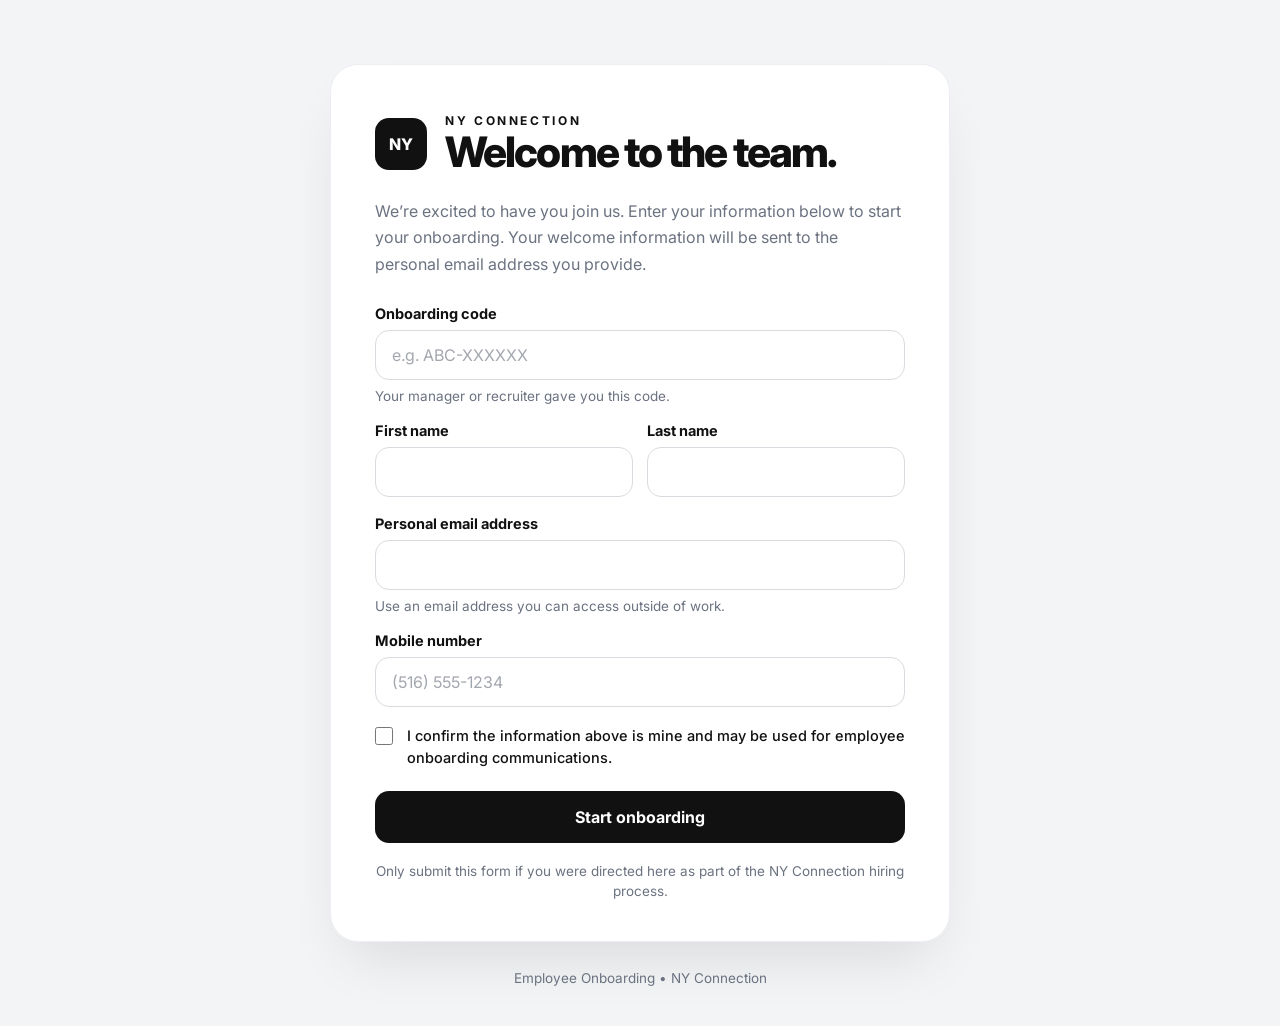
==== index.html @ d65cb5cb "Onboarding site: form, Apps Script backend, Zapier email template Co-Authored-By: Claude Opus 5.5 <n" ====
<!DOCTYPE html>
<html lang="en">
<head>
  <meta charset="UTF-8" />
  <meta name="viewport" content="width=device-width, initial-scale=1" />
  <meta name="robots" content="noindex, nofollow" />
  <title>Employee Onboarding · NY Connection</title>
  <link rel="preconnect" href="https://fonts.googleapis.com" />
  <link rel="preconnect" href="https://fonts.gstatic.com" crossorigin />
  <link href="https://fonts.googleapis.com/css2?family=Inter:wght@400;500;600;700;800&display=swap" rel="stylesheet" />
  <link rel="stylesheet" href="styles.css" />
</head>
<body>
  <main class="page">
    <section class="card" aria-labelledby="title">
      <header class="brand">
        <div class="logo" aria-hidden="true">NY</div>
        <div>
          <p class="eyebrow">NY Connection</p>
          <h1 id="title">Welcome to the team.</h1>
        </div>
      </header>

      <!-- Form view -->
      <div id="form-view">
        <p class="lede">
          We’re excited to have you join us. Enter your information below to start your onboarding.
          Your welcome information will be sent to the personal email address you provide.
        </p>

        <form id="onboard-form" novalidate>
          <div class="field">
            <label for="code">Onboarding code</label>
            <input id="code" name="code" type="text" autocomplete="off" autocapitalize="characters"
                   spellcheck="false" placeholder="e.g. ABC-XXXXXX" required />
            <p class="hint">Your manager or recruiter gave you this code.</p>
            <p class="error" data-for="code"></p>
          </div>

          <div class="row">
            <div class="field">
              <label for="firstName">First name</label>
              <input id="firstName" name="firstName" type="text" autocomplete="given-name" required />
              <p class="error" data-for="firstName"></p>
            </div>
            <div class="field">
              <label for="lastName">Last name</label>
              <input id="lastName" name="lastName" type="text" autocomplete="family-name" required />
              <p class="error" data-for="lastName"></p>
            </div>
          </div>

          <div class="field">
            <label for="email">Personal email address</label>
            <input id="email" name="email" type="email" autocomplete="email" inputmode="email" required />
            <p class="hint">Use an email address you can access outside of work.</p>
            <p class="error" data-for="email"></p>
          </div>

          <div class="field">
            <label for="mobile">Mobile number</label>
            <input id="mobile" name="mobile" type="tel" autocomplete="tel-national" inputmode="tel"
                   placeholder="(516) 555-1234" required />
            <p class="error" data-for="mobile"></p>
          </div>

          <!-- Honeypot: hidden from people, bots tend to fill it -->
          <div class="hp" aria-hidden="true">
            <label for="company">Company</label>
            <input id="company" name="company" type="text" tabindex="-1" autocomplete="off" />
          </div>

          <label class="check">
            <input id="consent" name="consent" type="checkbox" required />
            <span>I confirm the information above is mine and may be used for employee onboarding communications.</span>
          </label>
          <p class="error" data-for="consent"></p>

          <p class="form-error" id="form-error" role="alert"></p>

          <button type="submit" id="submit">
            <span class="btn-label">Start onboarding</span>
            <span class="spinner" aria-hidden="true"></span>
          </button>

          <p class="fineprint">Only submit this form if you were directed here as part of the NY Connection hiring process.</p>
        </form>
      </div>

      <!-- Success view -->
      <div id="success-view" hidden>
        <div class="success-icon" aria-hidden="true">
          <svg viewBox="0 0 24 24" width="28" height="28"><path d="M5 12.5l4.5 4.5L19 7.5" fill="none" stroke="currentColor" stroke-width="2.5" stroke-linecap="round" stroke-linejoin="round"/></svg>
        </div>
        <h2 id="success-title">You’re all set.</h2>
        <p class="lede" id="success-msg">
          Thanks! Your information has been received. Once your manager approves your onboarding,
          you’ll get a welcome email at <strong id="success-email"></strong> with everything you
          need to finish before your first day.
        </p>
      </div>
    </section>

    <footer class="footer">Employee Onboarding • NY Connection</footer>
  </main>

  <script src="config.js"></script>
  <script src="app.js"></script>
</body>
</html>
---- styles.css ----
:root {
  --bg: #f3f4f6;
  --card: #ffffff;
  --ink: #111111;
  --muted: #6b7280;
  --line: #d9dbe0;
  --focus: #111111;
  --danger: #c62828;
  --success: #15803d;
  --radius-card: 28px;
  --radius-input: 14px;
}

* { box-sizing: border-box; }

html, body { margin: 0; }

body {
  background: var(--bg);
  color: var(--ink);
  font-family: "Inter", -apple-system, BlinkMacSystemFont, "Segoe UI", Roboto, sans-serif;
  -webkit-font-smoothing: antialiased;
}

.page {
  min-height: 100vh;
  display: flex;
  flex-direction: column;
  align-items: center;
  justify-content: center;
  padding: 64px 16px 40px;
}

.card {
  width: 100%;
  max-width: 620px;
  background: var(--card);
  border: 1px solid #eceef1;
  border-radius: var(--radius-card);
  box-shadow: 0 30px 60px -20px rgba(17, 17, 17, 0.12);
  padding: 48px 44px 40px;
}

/* Brand header */
.brand { display: flex; align-items: center; gap: 18px; margin-bottom: 24px; }

.logo {
  flex: 0 0 auto;
  width: 52px; height: 52px;
  border-radius: 14px;
  background: var(--ink);
  color: #fff;
  display: grid; place-items: center;
  font-weight: 800; font-size: 16px; letter-spacing: 0.02em;
}

.eyebrow {
  margin: 0 0 2px;
  font-size: 12px; font-weight: 700;
  letter-spacing: 0.22em; text-transform: uppercase;
}

h1 {
  margin: 0;
  font-size: clamp(28px, 6vw, 42px);
  font-weight: 800;
  letter-spacing: -0.045em;
  line-height: 1.05;
}

h2 { margin: 0 0 8px; font-size: 24px; font-weight: 800; letter-spacing: -0.03em; }

.lede { margin: 0 0 28px; color: var(--muted); font-size: 16px; line-height: 1.65; }
.lede strong { color: var(--ink); font-weight: 600; }

/* Form */
.row { display: grid; grid-template-columns: 1fr 1fr; gap: 14px; }

.field { margin-bottom: 18px; }

label { display: block; font-weight: 700; font-size: 14.5px; margin-bottom: 8px; }

input[type="text"],
input[type="email"],
input[type="tel"] {
  width: 100%;
  height: 50px;
  padding: 0 16px;
  font: inherit; font-size: 16px; /* 16px prevents iOS zoom */
  color: var(--ink);
  background: #fff;
  border: 1px solid var(--line);
  border-radius: var(--radius-input);
  outline: none;
  transition: border-color .15s, box-shadow .15s;
}

input::placeholder { color: #a3a7ae; }

input:focus {
  border-color: var(--focus);
  box-shadow: 0 0 0 3px rgba(17, 17, 17, 0.08);
}

#code { text-transform: uppercase; letter-spacing: 0.08em; font-weight: 600; }
#code::placeholder { text-transform: none; letter-spacing: 0; font-weight: 400; }

.field.invalid input { border-color: var(--danger); }
.field.invalid input:focus { box-shadow: 0 0 0 3px rgba(198, 40, 40, 0.12); }

.hint { margin: 8px 0 0; font-size: 13.5px; color: var(--muted); }

.error { margin: 6px 0 0; font-size: 13px; color: var(--danger); min-height: 0; }
.error:empty { display: none; }

.check {
  display: grid; grid-template-columns: 20px 1fr; gap: 12px;
  align-items: start;
  font-weight: 500; font-size: 14.5px; line-height: 1.5;
  margin: 6px 0 0; cursor: pointer;
}
.check input { width: 18px; height: 18px; margin: 2px 0 0; accent-color: var(--ink); cursor: pointer; }

.form-error {
  margin: 16px 0 0; padding: 12px 14px;
  border-radius: 12px;
  background: #fdecec; color: var(--danger);
  font-size: 14px;
}
.form-error:empty { display: none; }

button[type="submit"] {
  position: relative;
  width: 100%; height: 52px;
  margin-top: 22px;
  border: 0; border-radius: var(--radius-input);
  background: var(--ink); color: #fff;
  font: inherit; font-size: 16px; font-weight: 700;
  cursor: pointer;
  transition: opacity .15s, transform .05s;
}
button[type="submit"]:hover { opacity: 0.9; }
button[type="submit"]:active { transform: translateY(1px); }
button[type="submit"]:focus-visible { outline: 3px solid rgba(17,17,17,.25); outline-offset: 2px; }
button[disabled] { opacity: 0.7; cursor: progress; }

.spinner {
  display: none;
  position: absolute; top: 50%; left: 50%;
  width: 20px; height: 20px; margin: -10px 0 0 -10px;
  border: 2.5px solid rgba(255,255,255,.35); border-top-color: #fff;
  border-radius: 50%;
  animation: spin .7s linear infinite;
}
button.loading .btn-label { visibility: hidden; }
button.loading .spinner { display: block; }
@keyframes spin { to { transform: rotate(360deg); } }

.fineprint { margin: 18px 0 0; text-align: center; font-size: 13.5px; color: var(--muted); line-height: 1.5; }

.hp { position: absolute; left: -9999px; width: 1px; height: 1px; overflow: hidden; }

/* Success */
.success-icon {
  width: 52px; height: 52px; border-radius: 50%;
  background: #e8f5ec; color: var(--success);
  display: grid; place-items: center;
  margin-bottom: 16px;
}

.footer { margin-top: 28px; font-size: 13.5px; color: var(--muted); }

@media (max-width: 560px) {
  .page { padding-top: 24px; }
  .card { padding: 32px 20px 28px; border-radius: 22px; }
  .row { grid-template-columns: 1fr; gap: 0; }
  .brand { gap: 14px; }
  .logo { width: 44px; height: 44px; border-radius: 12px; font-size: 14px; }
}
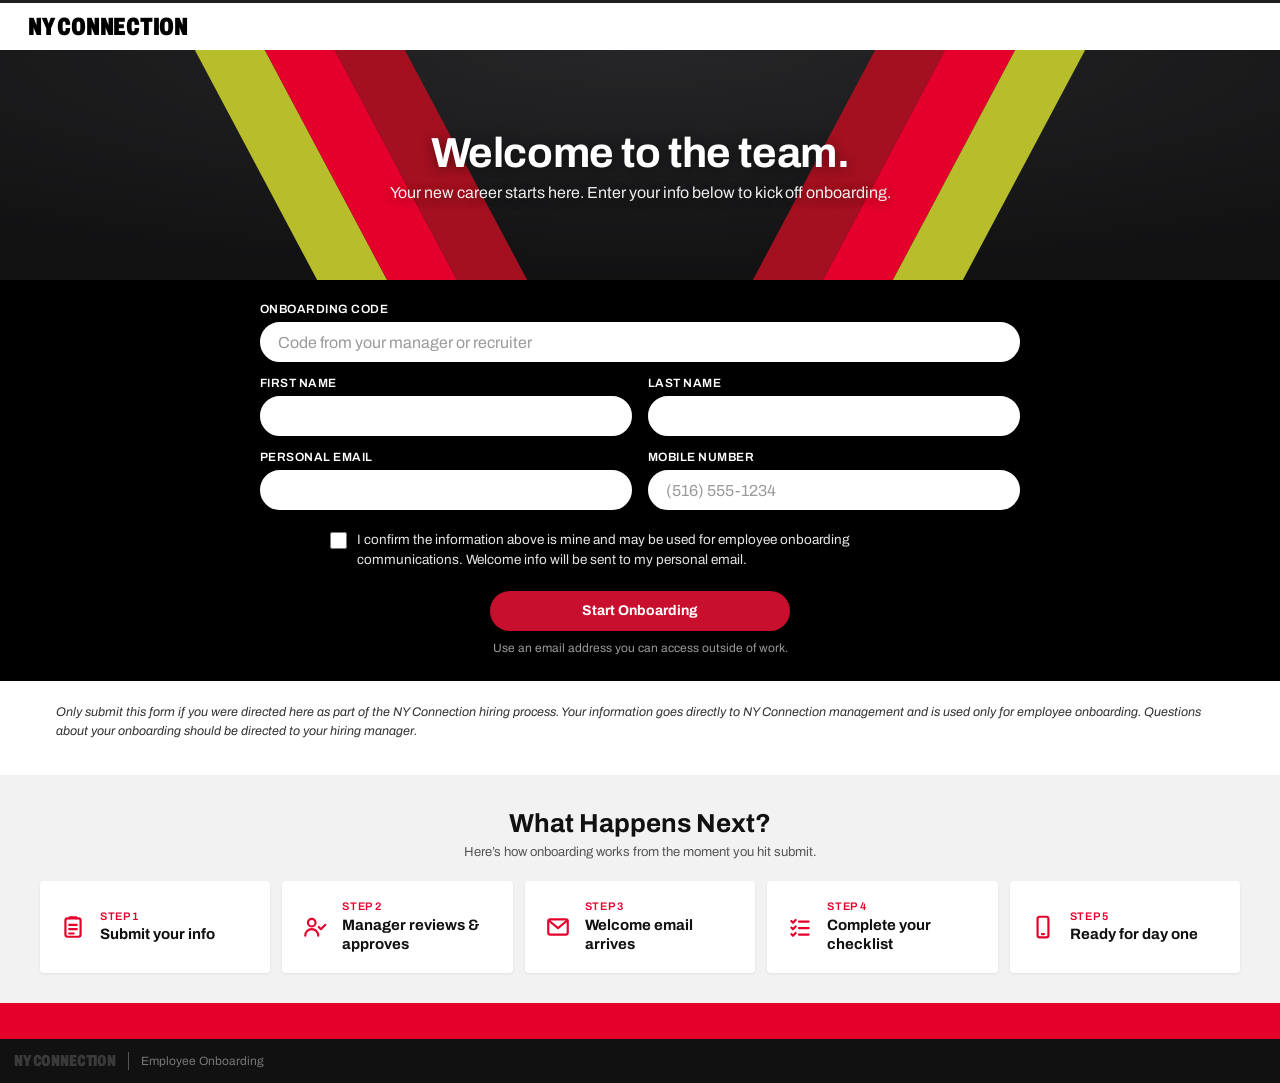
==== commit 81deaa88: "Restyle onboarding page with red/black careers-site design language Co-Authored-By: Claude Opus 5.5 " ====
--- a/index.html
+++ b/index.html
@@ -7,102 +7,135 @@
   <title>Employee Onboarding · NY Connection</title>
   <link rel="preconnect" href="https://fonts.googleapis.com" />
   <link rel="preconnect" href="https://fonts.gstatic.com" crossorigin />
-  <link href="https://fonts.googleapis.com/css2?family=Inter:wght@400;500;600;700;800&display=swap" rel="stylesheet" />
+  <link href="https://fonts.googleapis.com/css2?family=Archivo:ital,wdth,wght@0,62..125,400..900;1,100,400&display=swap" rel="stylesheet" />
   <link rel="stylesheet" href="styles.css" />
 </head>
 <body>
-  <main class="page">
-    <section class="card" aria-labelledby="title">
-      <header class="brand">
-        <div class="logo" aria-hidden="true">NY</div>
-        <div>
-          <p class="eyebrow">NY Connection</p>
-          <h1 id="title">Welcome to the team.</h1>
-        </div>
-      </header>
+  <!-- Top bar -->
+  <header class="topbar">
+    <a class="wordmark" href="./" aria-label="NY Connection home">NY CONNECTION</a>
+  </header>
 
-      <!-- Form view -->
-      <div id="form-view">
-        <p class="lede">
-          We’re excited to have you join us. Enter your information below to start your onboarding.
-          Your welcome information will be sent to the personal email address you provide.
-        </p>
+  <!-- Hero with diagonal stripes -->
+  <section class="hero">
+    <div class="stripes stripes-left" aria-hidden="true"><span></span><span></span><span></span></div>
+    <div class="stripes stripes-right" aria-hidden="true"><span></span><span></span><span></span></div>
+    <div class="hero-copy">
+      <h1 id="title">Welcome to the team.</h1>
+      <p>Your new career starts here. Enter your info below to kick off onboarding.</p>
+    </div>
+  </section>
 
-        <form id="onboard-form" novalidate>
-          <div class="field">
+  <!-- Black form band -->
+  <section class="band" aria-labelledby="title">
+    <div id="form-view" class="band-inner">
+      <form id="onboard-form" novalidate>
+        <div class="grid">
+          <div class="field span-2">
             <label for="code">Onboarding code</label>
             <input id="code" name="code" type="text" autocomplete="off" autocapitalize="characters"
-                   spellcheck="false" placeholder="e.g. ABC-XXXXXX" required />
-            <p class="hint">Your manager or recruiter gave you this code.</p>
+                   spellcheck="false" placeholder="Code from your manager or recruiter" required />
             <p class="error" data-for="code"></p>
           </div>
 
-          <div class="row">
-            <div class="field">
-              <label for="firstName">First name</label>
-              <input id="firstName" name="firstName" type="text" autocomplete="given-name" required />
-              <p class="error" data-for="firstName"></p>
-            </div>
-            <div class="field">
-              <label for="lastName">Last name</label>
-              <input id="lastName" name="lastName" type="text" autocomplete="family-name" required />
-              <p class="error" data-for="lastName"></p>
-            </div>
+          <div class="field">
+            <label for="firstName">First name</label>
+            <input id="firstName" name="firstName" type="text" autocomplete="given-name" required />
+            <p class="error" data-for="firstName"></p>
+          </div>
+          <div class="field">
+            <label for="lastName">Last name</label>
+            <input id="lastName" name="lastName" type="text" autocomplete="family-name" required />
+            <p class="error" data-for="lastName"></p>
           </div>
 
           <div class="field">
-            <label for="email">Personal email address</label>
+            <label for="email">Personal email</label>
             <input id="email" name="email" type="email" autocomplete="email" inputmode="email" required />
-            <p class="hint">Use an email address you can access outside of work.</p>
             <p class="error" data-for="email"></p>
           </div>
-
           <div class="field">
             <label for="mobile">Mobile number</label>
             <input id="mobile" name="mobile" type="tel" autocomplete="tel-national" inputmode="tel"
                    placeholder="(516) 555-1234" required />
             <p class="error" data-for="mobile"></p>
           </div>
+        </div>
 
-          <!-- Honeypot: hidden from people, bots tend to fill it -->
-          <div class="hp" aria-hidden="true">
-            <label for="company">Company</label>
-            <input id="company" name="company" type="text" tabindex="-1" autocomplete="off" />
-          </div>
+        <!-- Honeypot: hidden from people, bots tend to fill it -->
+        <div class="hp" aria-hidden="true">
+          <label for="company">Company</label>
+          <input id="company" name="company" type="text" tabindex="-1" autocomplete="off" />
+        </div>
 
-          <label class="check">
-            <input id="consent" name="consent" type="checkbox" required />
-            <span>I confirm the information above is mine and may be used for employee onboarding communications.</span>
-          </label>
-          <p class="error" data-for="consent"></p>
+        <label class="check">
+          <input id="consent" name="consent" type="checkbox" required />
+          <span>I confirm the information above is mine and may be used for employee onboarding communications. Welcome info will be sent to my personal email.</span>
+        </label>
+        <p class="error center" data-for="consent"></p>
 
-          <p class="form-error" id="form-error" role="alert"></p>
+        <p class="form-error" id="form-error" role="alert"></p>
 
-          <button type="submit" id="submit">
-            <span class="btn-label">Start onboarding</span>
-            <span class="spinner" aria-hidden="true"></span>
-          </button>
+        <button type="submit" id="submit">
+          <span class="btn-label">Start Onboarding</span>
+          <span class="spinner" aria-hidden="true"></span>
+        </button>
+        <p class="band-note">Use an email address you can access outside of work.</p>
+      </form>
+    </div>
 
-          <p class="fineprint">Only submit this form if you were directed here as part of the NY Connection hiring process.</p>
-        </form>
+    <div id="success-view" class="band-inner success" hidden>
+      <div class="success-icon" aria-hidden="true">
+        <svg viewBox="0 0 24 24" width="26" height="26"><path d="M5 12.5l4.5 4.5L19 7.5" fill="none" stroke="currentColor" stroke-width="2.6" stroke-linecap="round" stroke-linejoin="round"/></svg>
       </div>
+      <h2 id="success-title">You’re all set.</h2>
+      <p>Your information has been received. Once your manager approves your onboarding, you’ll get a
+        welcome email at <strong id="success-email"></strong> with everything you need before your first day.</p>
+    </div>
+  </section>
 
-      <!-- Success view -->
-      <div id="success-view" hidden>
-        <div class="success-icon" aria-hidden="true">
-          <svg viewBox="0 0 24 24" width="28" height="28"><path d="M5 12.5l4.5 4.5L19 7.5" fill="none" stroke="currentColor" stroke-width="2.5" stroke-linecap="round" stroke-linejoin="round"/></svg>
-        </div>
-        <h2 id="success-title">You’re all set.</h2>
-        <p class="lede" id="success-msg">
-          Thanks! Your information has been received. Once your manager approves your onboarding,
-          you’ll get a welcome email at <strong id="success-email"></strong> with everything you
-          need to finish before your first day.
-        </p>
-      </div>
-    </section>
+  <p class="disclaimer">
+    Only submit this form if you were directed here as part of the NY Connection hiring process. Your information
+    goes directly to NY Connection management and is used only for employee onboarding. Questions about your
+    onboarding should be directed to your hiring manager.
+  </p>
 
-    <footer class="footer">Employee Onboarding • NY Connection</footer>
-  </main>
+  <!-- What happens next -->
+  <section class="next">
+    <h2>What Happens Next?</h2>
+    <p class="sub">Here’s how onboarding works from the moment you hit submit.</p>
+    <ol class="cards">
+      <li class="card">
+        <svg viewBox="0 0 24 24" aria-hidden="true"><rect x="5" y="4" width="14" height="17" rx="2"/><path d="M9 4V3h6v1M8.5 10h7M8.5 14h7M8.5 18h4"/></svg>
+        <span>Submit your info</span>
+      </li>
+      <li class="card">
+        <svg viewBox="0 0 24 24" aria-hidden="true"><circle cx="9" cy="8" r="3.5"/><path d="M3 20c0-3.3 2.7-6 6-6s6 2.7 6 6M15.5 12l2 2 4-4"/></svg>
+        <span>Manager reviews &amp; approves</span>
+      </li>
+      <li class="card">
+        <svg viewBox="0 0 24 24" aria-hidden="true"><rect x="3" y="5" width="18" height="14" rx="2"/><path d="M3.5 6l8.5 7 8.5-7"/></svg>
+        <span>Welcome email arrives</span>
+      </li>
+      <li class="card">
+        <svg viewBox="0 0 24 24" aria-hidden="true"><path d="M4 6.5l1.5 1.5L8 5.5M4 12.5L5.5 14 8 11.5M4 18.5L5.5 20 8 17.5M11 7h9M11 13h9M11 19h9"/></svg>
+        <span>Complete your checklist</span>
+      </li>
+      <li class="card">
+        <svg viewBox="0 0 24 24" aria-hidden="true"><rect x="7" y="2.5" width="10" height="19" rx="2"/><path d="M11 18.5h2"/></svg>
+        <span>Ready for day one</span>
+      </li>
+    </ol>
+  </section>
+
+  <footer>
+    <div class="footer-red" aria-hidden="true"></div>
+    <div class="footer-black">
+      <span class="wordmark small">NY CONNECTION</span>
+      <span class="divider" aria-hidden="true"></span>
+      <span>Employee Onboarding</span>
+    </div>
+  </footer>
 
   <script src="config.js"></script>
   <script src="app.js"></script>
--- a/styles.css
+++ b/styles.css
@@ -1,179 +1,303 @@
 :root {
-  --bg: #f3f4f6;
-  --card: #ffffff;
+  --red: #e4002b;
+  --red-dark: #a3101f;
+  --red-btn: #c8102e;
+  --lime: #b7bd2b;
+  --black: #000000;
   --ink: #111111;
-  --muted: #6b7280;
-  --line: #d9dbe0;
-  --focus: #111111;
-  --danger: #c62828;
-  --success: #15803d;
-  --radius-card: 28px;
-  --radius-input: 14px;
+  --charcoal: #1f1f21;
+  --gray-bg: #f2f2f2;
+  --muted: #555555;
+  --error-on-dark: #ff7a7a;
 }
 
 * { box-sizing: border-box; }
-
 html, body { margin: 0; }
 
 body {
-  background: var(--bg);
+  background: #fff;
   color: var(--ink);
-  font-family: "Inter", -apple-system, BlinkMacSystemFont, "Segoe UI", Roboto, sans-serif;
+  font-family: "Archivo", "Helvetica Neue", Helvetica, Arial, sans-serif;
   -webkit-font-smoothing: antialiased;
 }
 
-.page {
-  min-height: 100vh;
-  display: flex;
-  flex-direction: column;
+/* ---------- Top bar ---------- */
+.topbar {
+  border-top: 3px solid var(--charcoal);
+  background: #fff;
+  height: 50px;
+  display: flex;
   align-items: center;
-  justify-content: center;
-  padding: 64px 16px 40px;
-}
-
-.card {
-  width: 100%;
-  max-width: 620px;
-  background: var(--card);
-  border: 1px solid #eceef1;
-  border-radius: var(--radius-card);
-  box-shadow: 0 30px 60px -20px rgba(17, 17, 17, 0.12);
-  padding: 48px 44px 40px;
-}
-
-/* Brand header */
-.brand { display: flex; align-items: center; gap: 18px; margin-bottom: 24px; }
-
-.logo {
-  flex: 0 0 auto;
-  width: 52px; height: 52px;
-  border-radius: 14px;
-  background: var(--ink);
+  padding: 0 28px;
+}
+
+.wordmark {
+  font-weight: 900;
+  font-stretch: 68%;
+  font-size: 25px;
+  letter-spacing: -0.01em;
+  color: var(--black);
+  text-decoration: none;
+  line-height: 1;
+}
+.wordmark.small { font-size: 16px; color: #3a3a3a; }
+
+/* ---------- Hero ---------- */
+.hero {
+  position: relative;
+  overflow: hidden;
+  height: 230px;
+  display: grid;
+  place-items: center;
+  /* To use a store photo: add url('images/hero.jpg') center/cover as a second layer */
+  background:
+    linear-gradient(rgba(0, 0, 0, 0.35), rgba(0, 0, 0, 0.35)),
+    radial-gradient(120% 140% at 50% 0%, #3a3a3d 0%, #1b1b1d 70%);
+}
+
+.stripes {
+  position: absolute;
+  top: -10%;
+  height: 120%;
+  display: flex;
+}
+.stripes span { display: block; height: 100%; width: 70px; }
+.stripes span:nth-child(1) { background: var(--lime); }
+.stripes span:nth-child(2) { background: var(--red); }
+.stripes span:nth-child(3) { background: var(--red-dark); }
+
+.stripes-left  { left: 20%;  transform: skewX(28deg); }
+.stripes-right { right: 20%; transform: skewX(-28deg); flex-direction: row-reverse; }
+
+.hero-copy {
+  position: relative;
+  z-index: 1;
+  text-align: center;
   color: #fff;
-  display: grid; place-items: center;
-  font-weight: 800; font-size: 16px; letter-spacing: 0.02em;
-}
-
-.eyebrow {
-  margin: 0 0 2px;
-  font-size: 12px; font-weight: 700;
-  letter-spacing: 0.22em; text-transform: uppercase;
-}
-
-h1 {
+  padding: 0 16px;
+  text-shadow: 0 2px 12px rgba(0, 0, 0, 0.45);
+}
+.hero-copy h1 {
   margin: 0;
-  font-size: clamp(28px, 6vw, 42px);
-  font-weight: 800;
-  letter-spacing: -0.045em;
-  line-height: 1.05;
-}
-
-h2 { margin: 0 0 8px; font-size: 24px; font-weight: 800; letter-spacing: -0.03em; }
-
-.lede { margin: 0 0 28px; color: var(--muted); font-size: 16px; line-height: 1.65; }
-.lede strong { color: var(--ink); font-weight: 600; }
-
-/* Form */
-.row { display: grid; grid-template-columns: 1fr 1fr; gap: 14px; }
-
-.field { margin-bottom: 18px; }
-
-label { display: block; font-weight: 700; font-size: 14.5px; margin-bottom: 8px; }
+  font-size: clamp(28px, 4.2vw, 42px);
+  font-weight: 700;
+  letter-spacing: -0.01em;
+}
+.hero-copy p { margin: 8px 0 0; font-size: 16px; opacity: 0.92; }
+
+/* ---------- Black form band ---------- */
+.band { background: var(--black); color: #fff; padding: 22px 16px 26px; }
+
+.band-inner { max-width: 760px; margin: 0 auto; }
+
+.grid {
+  display: grid;
+  grid-template-columns: 1fr 1fr;
+  gap: 14px 16px;
+}
+.span-2 { grid-column: 1 / -1; }
+
+.field label {
+  display: block;
+  font-size: 12px;
+  font-weight: 600;
+  letter-spacing: 0.04em;
+  text-transform: uppercase;
+  margin-bottom: 6px;
+}
 
 input[type="text"],
 input[type="email"],
 input[type="tel"] {
   width: 100%;
-  height: 50px;
+  height: 40px;
   padding: 0 16px;
-  font: inherit; font-size: 16px; /* 16px prevents iOS zoom */
+  font: inherit;
+  font-size: 16px; /* prevents iOS zoom */
   color: var(--ink);
   background: #fff;
-  border: 1px solid var(--line);
-  border-radius: var(--radius-input);
+  border: 2px solid #fff;
+  border-radius: 999px;
   outline: none;
-  transition: border-color .15s, box-shadow .15s;
-}
-
-input::placeholder { color: #a3a7ae; }
-
-input:focus {
-  border-color: var(--focus);
-  box-shadow: 0 0 0 3px rgba(17, 17, 17, 0.08);
-}
+  transition: border-color 0.15s, box-shadow 0.15s;
+}
+input::placeholder { color: #9a9a9a; }
+input:focus { border-color: var(--red); box-shadow: 0 0 0 3px rgba(228, 0, 43, 0.35); }
 
 #code { text-transform: uppercase; letter-spacing: 0.08em; font-weight: 600; }
 #code::placeholder { text-transform: none; letter-spacing: 0; font-weight: 400; }
 
-.field.invalid input { border-color: var(--danger); }
-.field.invalid input:focus { box-shadow: 0 0 0 3px rgba(198, 40, 40, 0.12); }
-
-.hint { margin: 8px 0 0; font-size: 13.5px; color: var(--muted); }
-
-.error { margin: 6px 0 0; font-size: 13px; color: var(--danger); min-height: 0; }
+.field.invalid input { border-color: var(--error-on-dark); }
+
+.error { margin: 6px 4px 0; font-size: 13px; color: var(--error-on-dark); }
 .error:empty { display: none; }
+.error.center { text-align: center; }
 
 .check {
-  display: grid; grid-template-columns: 20px 1fr; gap: 12px;
-  align-items: start;
-  font-weight: 500; font-size: 14.5px; line-height: 1.5;
-  margin: 6px 0 0; cursor: pointer;
-}
-.check input { width: 18px; height: 18px; margin: 2px 0 0; accent-color: var(--ink); cursor: pointer; }
+  display: flex;
+  gap: 10px;
+  align-items: flex-start;
+  max-width: 620px;
+  margin: 20px auto 0;
+  font-size: 13.5px;
+  line-height: 1.5;
+  color: #e6e6e6;
+  cursor: pointer;
+}
+.check input { width: 17px; height: 17px; margin: 2px 0 0; flex: 0 0 auto; accent-color: var(--red); cursor: pointer; }
 
 .form-error {
-  margin: 16px 0 0; padding: 12px 14px;
-  border-radius: 12px;
-  background: #fdecec; color: var(--danger);
+  max-width: 460px;
+  margin: 16px auto 0;
+  padding: 10px 14px;
+  border-radius: 10px;
+  background: rgba(228, 0, 43, 0.18);
+  border: 1px solid rgba(228, 0, 43, 0.6);
+  color: #ffd6d6;
   font-size: 14px;
+  text-align: center;
 }
 .form-error:empty { display: none; }
 
 button[type="submit"] {
   position: relative;
-  width: 100%; height: 52px;
-  margin-top: 22px;
-  border: 0; border-radius: var(--radius-input);
-  background: var(--ink); color: #fff;
-  font: inherit; font-size: 16px; font-weight: 700;
+  display: block;
+  width: 100%;
+  max-width: 300px;
+  height: 40px;
+  margin: 20px auto 0;
+  border: 0;
+  border-radius: 999px;
+  background: var(--red-btn);
+  color: #fff;
+  font: inherit;
+  font-size: 14px;
+  font-weight: 700;
   cursor: pointer;
-  transition: opacity .15s, transform .05s;
-}
-button[type="submit"]:hover { opacity: 0.9; }
+  transition: background 0.15s, transform 0.05s;
+}
+button[type="submit"]:hover { background: var(--red); }
 button[type="submit"]:active { transform: translateY(1px); }
-button[type="submit"]:focus-visible { outline: 3px solid rgba(17,17,17,.25); outline-offset: 2px; }
-button[disabled] { opacity: 0.7; cursor: progress; }
+button[type="submit"]:focus-visible { outline: 3px solid #fff; outline-offset: 3px; }
+button[disabled] { opacity: 0.75; cursor: progress; }
 
 .spinner {
   display: none;
   position: absolute; top: 50%; left: 50%;
-  width: 20px; height: 20px; margin: -10px 0 0 -10px;
-  border: 2.5px solid rgba(255,255,255,.35); border-top-color: #fff;
+  width: 18px; height: 18px; margin: -9px 0 0 -9px;
+  border: 2.5px solid rgba(255, 255, 255, 0.35); border-top-color: #fff;
   border-radius: 50%;
-  animation: spin .7s linear infinite;
+  animation: spin 0.7s linear infinite;
 }
 button.loading .btn-label { visibility: hidden; }
 button.loading .spinner { display: block; }
 @keyframes spin { to { transform: rotate(360deg); } }
 
-.fineprint { margin: 18px 0 0; text-align: center; font-size: 13.5px; color: var(--muted); line-height: 1.5; }
+.band-note { margin: 10px 0 0; text-align: center; font-size: 12px; color: #9a9a9a; }
 
 .hp { position: absolute; left: -9999px; width: 1px; height: 1px; overflow: hidden; }
 
-/* Success */
+/* Success state */
+.success { text-align: center; padding: 18px 0 10px; }
+.success h2 { margin: 12px 0 8px; font-size: 26px; font-weight: 700; }
+.success p { margin: 0 auto; max-width: 560px; color: #dcdcdc; line-height: 1.6; }
+.success strong { color: #fff; }
 .success-icon {
-  width: 52px; height: 52px; border-radius: 50%;
-  background: #e8f5ec; color: var(--success);
+  width: 50px; height: 50px; margin: 0 auto;
+  border-radius: 50%;
+  background: var(--red-btn); color: #fff;
   display: grid; place-items: center;
-  margin-bottom: 16px;
-}
-
-.footer { margin-top: 28px; font-size: 13.5px; color: var(--muted); }
-
-@media (max-width: 560px) {
-  .page { padding-top: 24px; }
-  .card { padding: 32px 20px 28px; border-radius: 22px; }
-  .row { grid-template-columns: 1fr; gap: 0; }
-  .brand { gap: 14px; }
-  .logo { width: 44px; height: 44px; border-radius: 12px; font-size: 14px; }
-}
+}
+
+/* ---------- Disclaimer ---------- */
+.disclaimer {
+  max-width: 1200px;
+  margin: 0 auto;
+  padding: 22px 16px 34px;
+  font-style: italic;
+  font-size: 12.5px;
+  line-height: 1.55;
+  color: #333;
+}
+
+/* ---------- What happens next ---------- */
+.next { background: var(--gray-bg); padding: 34px 16px 30px; text-align: center; }
+.next h2 { margin: 0; font-size: clamp(22px, 2.4vw, 26px); font-weight: 700; }
+.next .sub { margin: 8px 0 22px; font-size: 13px; color: var(--muted); }
+
+.cards {
+  list-style: none;
+  margin: 0 auto;
+  padding: 0;
+  max-width: 1200px;
+  display: grid;
+  grid-template-columns: repeat(5, 1fr);
+  gap: 12px;
+  counter-reset: step;
+}
+.card {
+  counter-increment: step;
+  background: #fff;
+  border-radius: 4px;
+  box-shadow: 0 1px 3px rgba(0, 0, 0, 0.08);
+  min-height: 80px;
+  padding: 18px 20px;
+  display: flex;
+  align-items: center;
+  gap: 14px;
+  text-align: left;
+  font-weight: 700;
+  font-size: 15px;
+  line-height: 1.3;
+}
+.card svg {
+  flex: 0 0 auto;
+  width: 26px; height: 26px;
+  fill: none;
+  stroke: var(--red);
+  stroke-width: 2;
+  stroke-linecap: round;
+  stroke-linejoin: round;
+}
+.card span::before {
+  content: "Step " counter(step);
+  display: block;
+  font-size: 11px;
+  font-weight: 600;
+  letter-spacing: 0.06em;
+  text-transform: uppercase;
+  color: var(--red);
+  margin-bottom: 2px;
+}
+
+/* ---------- Footer ---------- */
+.footer-red { height: 36px; background: var(--red); }
+.footer-black {
+  background: #111;
+  color: #777;
+  font-size: 12px;
+  height: 44px;
+  display: flex;
+  align-items: center;
+  gap: 12px;
+  padding: 0 14px;
+}
+.divider { width: 1px; height: 18px; background: #555; }
+
+/* ---------- Responsive ---------- */
+@media (max-width: 1100px) {
+  .cards { grid-template-columns: repeat(3, 1fr); }
+}
+
+@media (max-width: 640px) {
+  .topbar { padding: 0 16px; }
+  .wordmark { font-size: 22px; }
+  .hero { height: 200px; }
+  .stripes span { width: 38px; }
+  .stripes-left { left: -4%; }
+  .stripes-right { right: -4%; }
+  .grid { grid-template-columns: 1fr; }
+  button[type="submit"] { max-width: none; }
+  .cards { grid-template-columns: 1fr; }
+  .card { min-height: 64px; }
+}
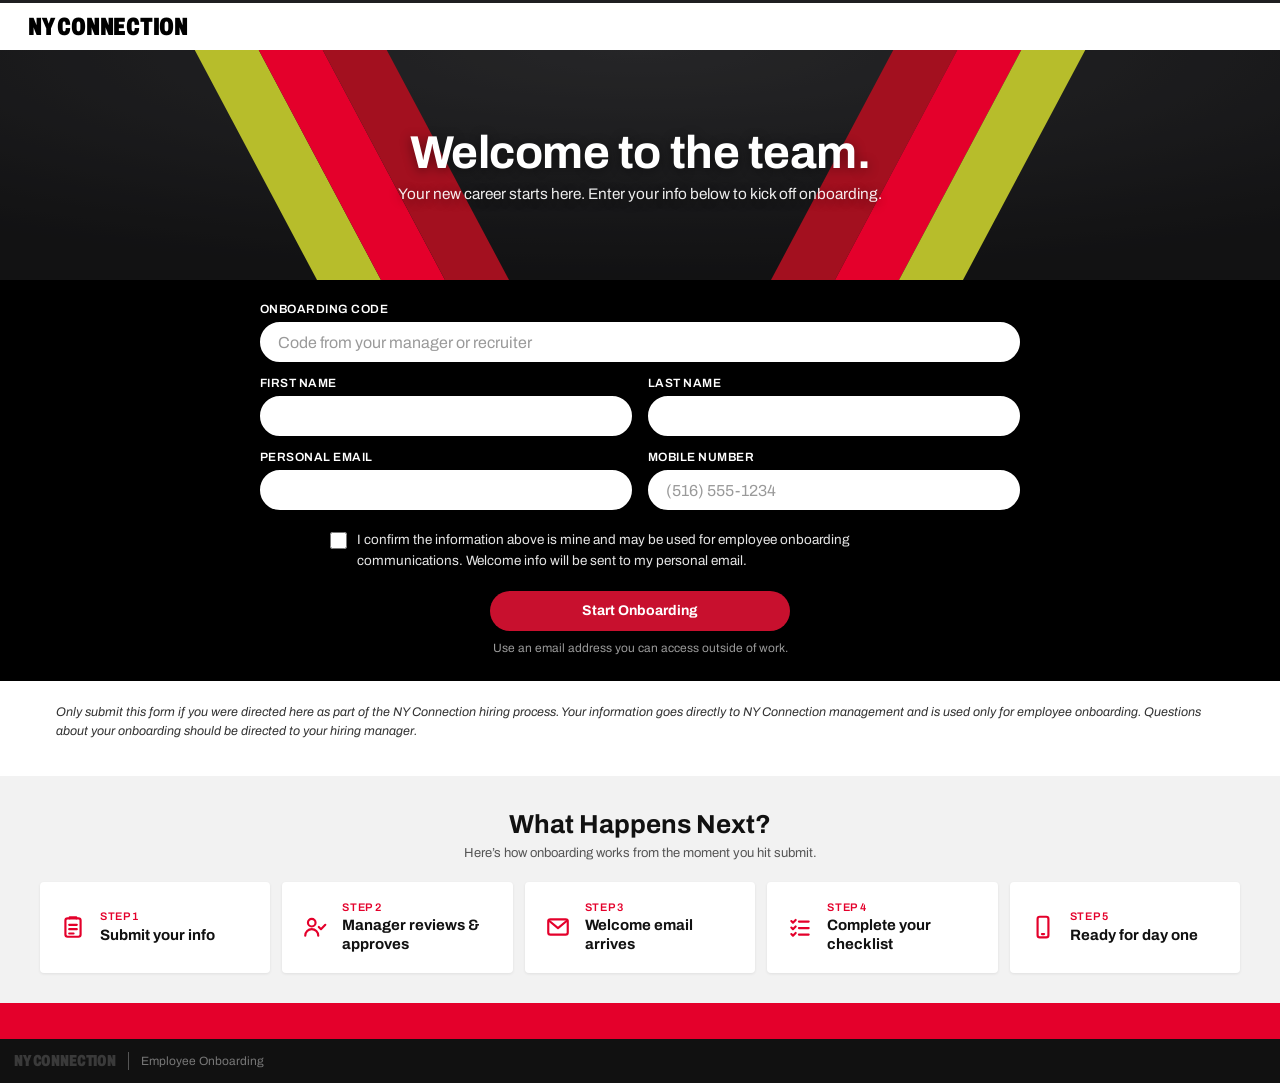
==== commit 88f5c995: "Intake form scales by screen: 1 col phone, 2 tablet, 3 desktop, wider on large monitors; fluid hero " ====
--- a/index.html
+++ b/index.html
@@ -8,7 +8,7 @@
   <link rel="preconnect" href="https://fonts.googleapis.com" />
   <link rel="preconnect" href="https://fonts.gstatic.com" crossorigin />
   <link href="https://fonts.googleapis.com/css2?family=Archivo:ital,wdth,wght@0,62..125,400..900;1,100,400&display=swap" rel="stylesheet" />
-  <link rel="stylesheet" href="styles.css" />
+  <link rel="stylesheet" href="styles.css?v=202609260304" />
 </head>
 <body>
   <!-- Top bar -->
@@ -80,6 +80,7 @@
           <span class="btn-label">Start Onboarding</span>
           <span class="spinner" aria-hidden="true"></span>
         </button>
+        <p class="submit-status" id="submit-status" aria-live="polite"></p>
         <p class="band-note">Use an email address you can access outside of work.</p>
       </form>
     </div>
@@ -137,7 +138,7 @@
     </div>
   </footer>
 
-  <script src="config.js"></script>
-  <script src="app.js"></script>
+  <script src="config.js?v=202609260304"></script>
+  <script src="app.js?v=202609260304"></script>
 </body>
 </html>
--- a/styles.css
+++ b/styles.css
@@ -193,6 +193,9 @@
 button.loading .spinner { display: block; }
 @keyframes spin { to { transform: rotate(360deg); } }
 
+.submit-status { margin: 12px 0 0; text-align: center; font-size: 13.5px; color: #ffffff; }
+.submit-status:empty { display: none; }
+
 .band-note { margin: 10px 0 0; text-align: center; font-size: 12px; color: #9a9a9a; }
 
 .hp { position: absolute; left: -9999px; width: 1px; height: 1px; overflow: hidden; }
@@ -301,3 +304,142 @@
   .cards { grid-template-columns: 1fr; }
   .card { min-height: 64px; }
 }
+
+/* ---------- Intake page ---------- */
+.intake { max-width: 680px; }
+.band-title { margin: 6px 0 18px; text-align: center; font-size: 22px; font-weight: 700; }
+
+.ready-list { list-style: none; margin: 0; padding: 0; display: grid; gap: 10px; }
+.ready-list li {
+  display: flex; align-items: flex-start; gap: 14px;
+  background: #151515; border: 1px solid #2a2a2a; border-radius: 12px;
+  padding: 14px 16px; font-size: 15px; line-height: 1.5; color: #e6e6e6;
+}
+.ready-list strong { color: #fff; }
+.ready-icon {
+  flex: 0 0 auto; width: 34px; height: 34px; border-radius: 50%;
+  background: var(--red-btn); display: grid; place-items: center;
+}
+.ready-icon svg { width: 18px; height: 18px; fill: none; stroke: #fff; stroke-width: 2; stroke-linecap: round; stroke-linejoin: round; }
+
+.notice {
+  margin: 18px 0 0; padding: 12px 16px; border-radius: 10px;
+  background: rgba(183, 189, 43, 0.12); border: 1px solid rgba(183, 189, 43, 0.5);
+  color: #e9ebc4; font-size: 14px; line-height: 1.5;
+}
+.notice strong { color: #fff; }
+
+.cta {
+  display: flex; align-items: center; justify-content: center; gap: 8px;
+  max-width: 320px; height: 48px; margin: 22px auto 0;
+  border-radius: 999px; background: var(--red-btn); color: #fff;
+  font-weight: 700; font-size: 16px; text-decoration: none;
+  transition: background 0.15s, transform 0.05s;
+}
+.cta:hover { background: var(--red); }
+.cta:active { transform: translateY(1px); }
+.cta:focus-visible { outline: 3px solid #fff; outline-offset: 3px; }
+.cta svg { width: 18px; height: 18px; fill: none; stroke: currentColor; stroke-width: 2.4; stroke-linecap: round; stroke-linejoin: round; }
+
+@media (max-width: 640px) {
+  .cta { max-width: none; }
+}
+
+.cards-after-intake { counter-reset: step 1; }
+
+/* ---------- Intake form ---------- */
+.intake-form { margin-top: 26px; }
+.form-section { border: 0; margin: 0 0 18px; padding: 18px 0 0; border-top: 1px solid #2a2a2a; }
+.form-section legend {
+  padding: 0 10px 0 0; font-size: 12px; font-weight: 700; letter-spacing: 0.14em;
+  text-transform: uppercase; color: var(--lime);
+}
+.section-note { margin: 0 0 14px; font-size: 13.5px; color: #cfcfcf; line-height: 1.5; }
+.req { color: var(--error-on-dark); }
+.opt { font-weight: 400; text-transform: none; letter-spacing: 0; color: #9a9a9a; }
+.intake-form .hint { color: #9a9a9a; font-size: 12.5px; margin-top: 6px; }
+.grid.inner { grid-template-columns: 1fr 1fr; gap: 0 12px; }
+
+.intake-form select,
+.intake-form input[type="date"],
+.intake-form input[type="password"] {
+  width: 100%; height: 40px; padding: 0 16px;
+  font: inherit; font-size: 16px; color: var(--ink);
+  background: #fff; border: 2px solid #fff; border-radius: 999px; outline: none;
+  -webkit-appearance: none; appearance: none;
+}
+.intake-form select {
+  padding-right: 40px;
+  background-image: url("data:image/svg+xml,%3Csvg xmlns='http://www.w3.org/2000/svg' width='12' height='8' viewBox='0 0 12 8'%3E%3Cpath d='M1 1l5 5 5-5' fill='none' stroke='%23111' stroke-width='2'/%3E%3C/svg%3E");
+  background-repeat: no-repeat; background-position: right 16px center;
+}
+.intake-form input[type="date"] { line-height: 36px; }
+.intake-form select:focus,
+.intake-form input[type="date"]:focus,
+.intake-form input[type="password"]:focus { border-color: var(--red); box-shadow: 0 0 0 3px rgba(228, 0, 43, 0.35); }
+
+.secret { position: relative; }
+.secret input { padding-right: 76px; }
+.secret-toggle {
+  position: absolute; right: 6px; top: 50%; transform: translateY(-50%);
+  height: 30px; padding: 0 12px; border: 0; border-radius: 999px;
+  background: #f0f0f0; color: #111; font: inherit; font-size: 13px; font-weight: 700; cursor: pointer;
+}
+
+.field label.file-drop {
+  display: flex; align-items: center; justify-content: center; text-align: center;
+  min-height: 64px; padding: 12px 16px; border: 2px dashed #555; border-radius: 14px;
+  background: #151515; color: #d0d0d0; font-size: 14px; font-weight: 600;
+  text-transform: none; letter-spacing: 0; cursor: pointer; transition: border-color .15s, background .15s;
+}
+.file-drop:hover { border-color: #888; }
+.file-drop.has-file { border-style: solid; border-color: var(--lime); color: #fff; background: rgba(183,189,43,.08); }
+.file-drop input { position: absolute; width: 1px; height: 1px; opacity: 0; }
+.field.invalid .file-drop { border-color: var(--error-on-dark); }
+.field.invalid select, .field.invalid input[type="date"], .field.invalid input[type="password"] { border-color: var(--error-on-dark); }
+
+.band-link { color: #fff; text-decoration: underline; }
+
+@media (max-width: 640px) {
+  .grid.inner { grid-template-columns: 1fr 1fr; }
+}
+
+/* ---------- Intake: responsive layout (phone → tablet → laptop → large desktop) ---------- */
+.band-inner.intake { max-width: min(1100px, 100%); }
+
+/* "Have these ready" cards: stacked on phones, side by side when there's room */
+.intake .ready-list { grid-template-columns: repeat(auto-fit, minmax(210px, 1fr)); }
+
+/* Form grid: 1 column on phones, 2 on tablets, 3 on laptops/desktops */
+.intake-form .grid { grid-template-columns: 1fr; gap: 14px 16px; }
+.intake-form .grid.inner { grid-template-columns: 1fr 1fr; gap: 0 12px; }
+.intake-form .span-2 { grid-column: 1 / -1; }
+
+@media (min-width: 640px) {
+  .intake-form .grid { grid-template-columns: repeat(2, minmax(0, 1fr)); }
+  .intake-form .grid.inner { grid-template-columns: 1fr 1fr; }
+}
+@media (min-width: 1024px) {
+  .intake-form .grid { grid-template-columns: repeat(3, minmax(0, 1fr)); gap: 16px 20px; }
+  .intake-form .grid.grid-ids { grid-template-columns: repeat(2, minmax(0, 1fr)); }
+  .intake-form .form-section { margin-bottom: 22px; padding-top: 22px; }
+  .intake .band-title { font-size: 26px; margin-bottom: 22px; }
+  .intake-form button[type="submit"] { max-width: 360px; height: 46px; font-size: 15px; }
+  .intake-form .check { max-width: 760px; }
+}
+@media (min-width: 1600px) {
+  .band-inner.intake { max-width: 1240px; }
+  .intake-form input[type="text"], .intake-form input[type="email"], .intake-form input[type="tel"],
+  .intake-form input[type="date"], .intake-form input[type="password"], .intake-form select { height: 46px; font-size: 17px; }
+  .intake-form .field label { font-size: 13px; }
+  .intake .ready-list li { font-size: 16px; }
+}
+
+/* Hero scales with the screen instead of a fixed height */
+.hero { height: clamp(190px, 18vw, 320px); }
+.hero-copy h1 { font-size: clamp(28px, 3.6vw, 52px); }
+.hero-copy p { font-size: clamp(15px, 1.2vw, 19px); }
+.stripes span { width: clamp(38px, 5vw, 96px); }
+@media (min-width: 1024px) {
+  .intake-form .field-location { grid-column: span 2; }
+}
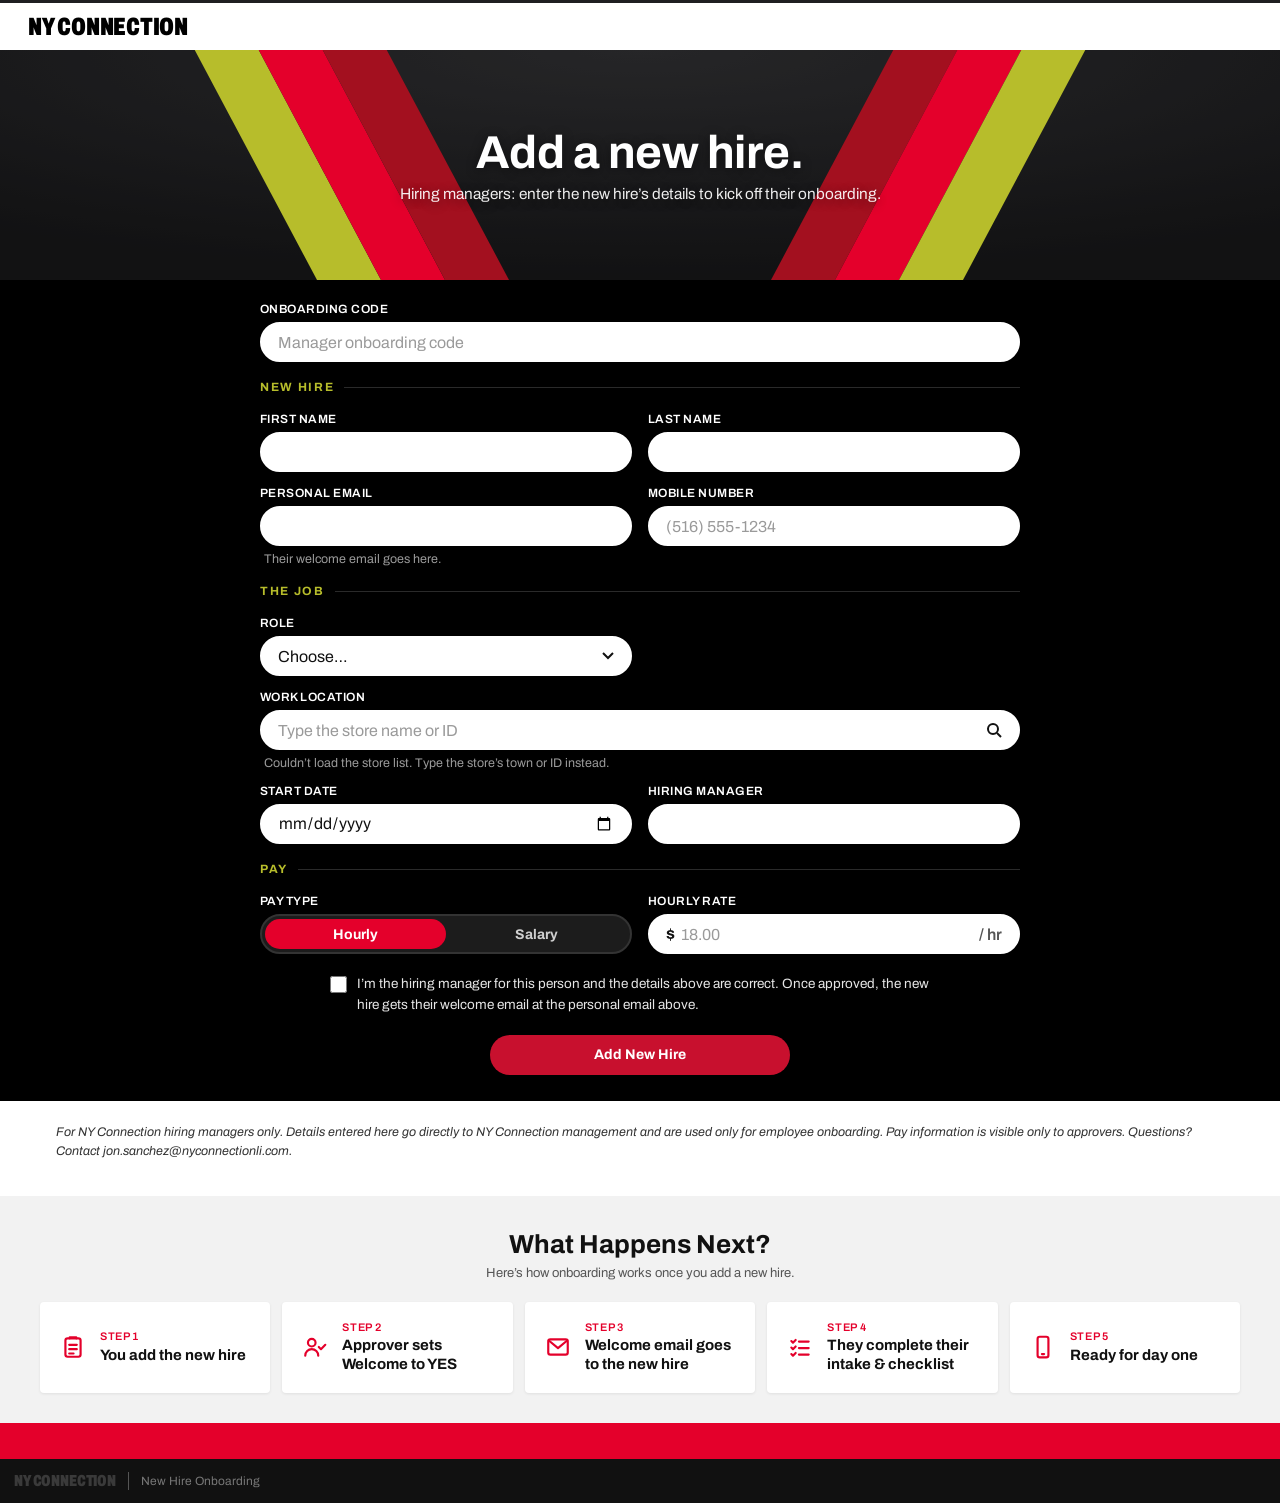
==== commit 7c23e645: "Sign-up page becomes a hiring-manager form: role, store, start date, manager, pay - Managers enter t" ====
--- a/index.html
+++ b/index.html
@@ -4,11 +4,11 @@
   <meta charset="UTF-8" />
   <meta name="viewport" content="width=device-width, initial-scale=1" />
   <meta name="robots" content="noindex, nofollow" />
-  <title>Employee Onboarding · NY Connection</title>
+  <title>Add a New Hire · NY Connection</title>
   <link rel="preconnect" href="https://fonts.googleapis.com" />
   <link rel="preconnect" href="https://fonts.gstatic.com" crossorigin />
   <link href="https://fonts.googleapis.com/css2?family=Archivo:ital,wdth,wght@0,62..125,400..900;1,100,400&display=swap" rel="stylesheet" />
-  <link rel="stylesheet" href="styles.css?v=202609260304" />
+  <link rel="stylesheet" href="styles.css?v=202610281200" />
 </head>
 <body>
   <!-- Top bar -->
@@ -21,46 +21,117 @@
     <div class="stripes stripes-left" aria-hidden="true"><span></span><span></span><span></span></div>
     <div class="stripes stripes-right" aria-hidden="true"><span></span><span></span><span></span></div>
     <div class="hero-copy">
-      <h1 id="title">Welcome to the team.</h1>
-      <p>Your new career starts here. Enter your info below to kick off onboarding.</p>
+      <h1 id="title">Add a new hire.</h1>
+      <p>Hiring managers: enter the new hire&rsquo;s details to kick off their onboarding.</p>
     </div>
   </section>
 
   <!-- Black form band -->
   <section class="band" aria-labelledby="title">
     <div id="form-view" class="band-inner">
-      <form id="onboard-form" novalidate>
+      <form id="onboard-form" class="hire-form" novalidate>
         <div class="grid">
           <div class="field span-2">
             <label for="code">Onboarding code</label>
             <input id="code" name="code" type="text" autocomplete="off" autocapitalize="characters"
-                   spellcheck="false" placeholder="Code from your manager or recruiter" required />
+                   spellcheck="false" placeholder="Manager onboarding code" required />
             <p class="error" data-for="code"></p>
           </div>
-
-          <div class="field">
-            <label for="firstName">First name</label>
-            <input id="firstName" name="firstName" type="text" autocomplete="given-name" required />
-            <p class="error" data-for="firstName"></p>
-          </div>
-          <div class="field">
-            <label for="lastName">Last name</label>
-            <input id="lastName" name="lastName" type="text" autocomplete="family-name" required />
-            <p class="error" data-for="lastName"></p>
-          </div>
-
-          <div class="field">
-            <label for="email">Personal email</label>
-            <input id="email" name="email" type="email" autocomplete="email" inputmode="email" required />
-            <p class="error" data-for="email"></p>
-          </div>
-          <div class="field">
-            <label for="mobile">Mobile number</label>
-            <input id="mobile" name="mobile" type="tel" autocomplete="tel-national" inputmode="tel"
-                   placeholder="(516) 555-1234" required />
-            <p class="error" data-for="mobile"></p>
-          </div>
         </div>
+
+        <fieldset class="form-section">
+          <legend>New hire</legend>
+          <div class="grid">
+            <div class="field">
+              <label for="firstName">First name</label>
+              <input id="firstName" name="firstName" type="text" autocomplete="off" required />
+              <p class="error" data-for="firstName"></p>
+            </div>
+            <div class="field">
+              <label for="lastName">Last name</label>
+              <input id="lastName" name="lastName" type="text" autocomplete="off" required />
+              <p class="error" data-for="lastName"></p>
+            </div>
+            <div class="field">
+              <label for="email">Personal email</label>
+              <input id="email" name="email" type="email" autocomplete="off" inputmode="email" required />
+              <p class="hint">Their welcome email goes here.</p>
+              <p class="error" data-for="email"></p>
+            </div>
+            <div class="field">
+              <label for="mobile">Mobile number</label>
+              <input id="mobile" name="mobile" type="tel" autocomplete="off" inputmode="tel"
+                     placeholder="(516) 555-1234" required />
+              <p class="error" data-for="mobile"></p>
+            </div>
+          </div>
+        </fieldset>
+
+        <fieldset class="form-section">
+          <legend>The job</legend>
+          <div class="grid">
+            <div class="field">
+              <label for="role">Role</label>
+              <select id="role" name="role" required>
+                <option value="">Choose…</option>
+                <option>Sales Rep</option>
+                <option>Store Manager</option>
+                <option>Other</option>
+              </select>
+              <p class="error" data-for="role"></p>
+            </div>
+            <div class="field" id="role-other-field" hidden>
+              <label for="roleOther">Role title</label>
+              <input id="roleOther" name="roleOther" type="text" autocomplete="off" placeholder="e.g. Assistant Manager" />
+              <p class="error" data-for="roleOther"></p>
+            </div>
+            <div class="field span-2">
+              <label for="storeSearch">Work location</label>
+              <div class="combo" id="store-combo">
+                <input id="storeSearch" type="text" role="combobox" autocomplete="off" autocapitalize="off" spellcheck="false"
+                  aria-autocomplete="list" aria-expanded="false" aria-controls="store-list" aria-describedby="store-hint"
+                  placeholder="Loading stores…" />
+                <input type="hidden" id="workLocation" name="workLocation" />
+                <ul id="store-list" class="combo-list" role="listbox" aria-label="Stores" hidden></ul>
+              </div>
+              <p class="hint" id="store-hint">Search by town, street, or store ID (e.g. &ldquo;Brentwood&rdquo; or &ldquo;WZ1285&rdquo;).</p>
+              <p class="error" data-for="workLocation"></p>
+            </div>
+            <div class="field">
+              <label for="startDate">Start date</label>
+              <input id="startDate" name="startDate" type="date" required />
+              <p class="error" data-for="startDate"></p>
+            </div>
+            <div class="field">
+              <label for="hiringManager">Hiring manager</label>
+              <input id="hiringManager" name="hiringManager" type="text" autocomplete="name" required />
+              <p class="error" data-for="hiringManager"></p>
+            </div>
+          </div>
+        </fieldset>
+
+        <fieldset class="form-section">
+          <legend>Pay</legend>
+          <div class="grid">
+            <div class="field">
+              <span class="label" id="payType-label">Pay type</span>
+              <div class="seg" role="radiogroup" aria-labelledby="payType-label">
+                <label><input type="radio" name="payType" value="Hourly" checked /><span>Hourly</span></label>
+                <label><input type="radio" name="payType" value="Salary" /><span>Salary</span></label>
+              </div>
+              <p class="error" data-for="payType"></p>
+            </div>
+            <div class="field">
+              <label for="payAmount" id="payAmount-label">Hourly rate</label>
+              <div class="money">
+                <span aria-hidden="true">$</span>
+                <input id="payAmount" name="payAmount" type="text" inputmode="decimal" autocomplete="off" placeholder="18.00" required />
+                <span class="unit" id="pay-unit" aria-hidden="true">/ hr</span>
+              </div>
+              <p class="error" data-for="payAmount"></p>
+            </div>
+          </div>
+        </fieldset>
 
         <!-- Honeypot: hidden from people, bots tend to fill it -->
         <div class="hp" aria-hidden="true">
@@ -70,18 +141,17 @@
 
         <label class="check">
           <input id="consent" name="consent" type="checkbox" required />
-          <span>I confirm the information above is mine and may be used for employee onboarding communications. Welcome info will be sent to my personal email.</span>
+          <span>I&rsquo;m the hiring manager for this person and the details above are correct. Once approved, the new hire gets their welcome email at the personal email above.</span>
         </label>
         <p class="error center" data-for="consent"></p>
 
         <p class="form-error" id="form-error" role="alert"></p>
 
         <button type="submit" id="submit">
-          <span class="btn-label">Start Onboarding</span>
+          <span class="btn-label">Add New Hire</span>
           <span class="spinner" aria-hidden="true"></span>
         </button>
         <p class="submit-status" id="submit-status" aria-live="polite"></p>
-        <p class="band-note">Use an email address you can access outside of work.</p>
       </form>
     </div>
 
@@ -89,38 +159,39 @@
       <div class="success-icon" aria-hidden="true">
         <svg viewBox="0 0 24 24" width="26" height="26"><path d="M5 12.5l4.5 4.5L19 7.5" fill="none" stroke="currentColor" stroke-width="2.6" stroke-linecap="round" stroke-linejoin="round"/></svg>
       </div>
-      <h2 id="success-title">You’re all set.</h2>
-      <p>Your information has been received. Once your manager approves your onboarding, you’ll get a
-        welcome email at <strong id="success-email"></strong> with everything you need before your first day.</p>
+      <h2 id="success-title" tabindex="-1">New hire added.</h2>
+      <p id="success-text">Once onboarding is approved, <strong id="success-name"></strong> gets a welcome email at
+        <strong id="success-email"></strong> with everything they need before their first day.</p>
+      <button type="button" id="add-another" class="btn-secondary">Add another hire</button>
     </div>
   </section>
 
   <p class="disclaimer">
-    Only submit this form if you were directed here as part of the NY Connection hiring process. Your information
-    goes directly to NY Connection management and is used only for employee onboarding. Questions about your
-    onboarding should be directed to your hiring manager.
+    For NY Connection hiring managers only. Details entered here go directly to NY Connection management and are
+    used only for employee onboarding. Pay information is visible only to approvers. Questions? Contact
+    jon.sanchez@nyconnectionli.com.
   </p>
 
   <!-- What happens next -->
   <section class="next">
     <h2>What Happens Next?</h2>
-    <p class="sub">Here’s how onboarding works from the moment you hit submit.</p>
+    <p class="sub">Here’s how onboarding works once you add a new hire.</p>
     <ol class="cards">
       <li class="card">
         <svg viewBox="0 0 24 24" aria-hidden="true"><rect x="5" y="4" width="14" height="17" rx="2"/><path d="M9 4V3h6v1M8.5 10h7M8.5 14h7M8.5 18h4"/></svg>
-        <span>Submit your info</span>
+        <span>You add the new hire</span>
       </li>
       <li class="card">
         <svg viewBox="0 0 24 24" aria-hidden="true"><circle cx="9" cy="8" r="3.5"/><path d="M3 20c0-3.3 2.7-6 6-6s6 2.7 6 6M15.5 12l2 2 4-4"/></svg>
-        <span>Manager reviews &amp; approves</span>
+        <span>Approver sets Welcome to YES</span>
       </li>
       <li class="card">
         <svg viewBox="0 0 24 24" aria-hidden="true"><rect x="3" y="5" width="18" height="14" rx="2"/><path d="M3.5 6l8.5 7 8.5-7"/></svg>
-        <span>Welcome email arrives</span>
+        <span>Welcome email goes to the new hire</span>
       </li>
       <li class="card">
         <svg viewBox="0 0 24 24" aria-hidden="true"><path d="M4 6.5l1.5 1.5L8 5.5M4 12.5L5.5 14 8 11.5M4 18.5L5.5 20 8 17.5M11 7h9M11 13h9M11 19h9"/></svg>
-        <span>Complete your checklist</span>
+        <span>They complete their intake &amp; checklist</span>
       </li>
       <li class="card">
         <svg viewBox="0 0 24 24" aria-hidden="true"><rect x="7" y="2.5" width="10" height="19" rx="2"/><path d="M11 18.5h2"/></svg>
@@ -134,11 +205,12 @@
     <div class="footer-black">
       <span class="wordmark small">NY CONNECTION</span>
       <span class="divider" aria-hidden="true"></span>
-      <span>Employee Onboarding</span>
+      <span>New Hire Onboarding</span>
     </div>
   </footer>
 
-  <script src="config.js?v=202609260304"></script>
-  <script src="app.js?v=202609260304"></script>
+  <script src="config.js?v=202610281200"></script>
+  <script src="store-picker.js?v=202610281200"></script>
+  <script src="app.js?v=202610281200"></script>
 </body>
 </html>
--- a/styles.css
+++ b/styles.css
@@ -443,3 +443,83 @@
 @media (min-width: 1024px) {
   .intake-form .field-location { grid-column: span 2; }
 }
+
+/* ---------- Intake: searchable store dropdown ---------- */
+.combo { position: relative; }
+.combo input[type="text"] {
+  padding-right: 40px;
+  background-image: url("data:image/svg+xml,%3Csvg xmlns='http://www.w3.org/2000/svg' width='16' height='16' viewBox='0 0 16 16'%3E%3Ccircle cx='7' cy='7' r='5' fill='none' stroke='%23111' stroke-width='2'/%3E%3Cpath d='M11 11l4 4' stroke='%23111' stroke-width='2'/%3E%3C/svg%3E");
+  background-repeat: no-repeat; background-position: right 16px center;
+}
+.combo input[type="text"]:disabled { opacity: 0.7; }
+.combo.has-value input[type="text"] { font-weight: 600; }
+.combo-list {
+  position: absolute; z-index: 20; left: 0; right: 0; top: calc(100% + 6px);
+  max-height: min(320px, 50vh); overflow-y: auto; margin: 0; padding: 6px; list-style: none;
+  background: #fff; color: var(--ink); border-radius: 16px;
+  box-shadow: 0 12px 32px rgba(0, 0, 0, 0.45);
+  -webkit-overflow-scrolling: touch;
+}
+.combo-list li { padding: 9px 12px; border-radius: 10px; cursor: pointer; line-height: 1.3; }
+.combo-list li .store-name { display: block; font-size: 15px; font-weight: 600; }
+.combo-list li .store-meta { display: block; font-size: 12.5px; color: var(--muted); margin-top: 2px; }
+.combo-list li mark { background: rgba(228, 0, 43, 0.14); color: inherit; border-radius: 3px; padding: 0 1px; }
+.combo-list li[aria-selected="true"], .combo-list li:hover { background: #f2f2f2; }
+.combo-list li[aria-selected="true"] { box-shadow: inset 3px 0 0 var(--red); }
+.combo-list li.empty { cursor: default; color: var(--muted); font-size: 14px; }
+.combo-list li.empty:hover { background: none; }
+@media (min-width: 1600px) {
+  .combo-list li .store-name { font-size: 16px; }
+}
+
+/* ---------- Hiring-manager form (index.html) ---------- */
+.hire-form .form-section { margin-top: 18px; }
+.hire-form .hint { color: #9a9a9a; font-size: 12.5px; margin: 6px 4px 0; }
+.hire-form .field .label {
+  display: block; font-size: 12px; font-weight: 600; letter-spacing: 0.04em;
+  text-transform: uppercase; margin-bottom: 6px;
+}
+.hire-form select,
+.hire-form input[type="date"] {
+  width: 100%; height: 40px; padding: 0 16px;
+  font: inherit; font-size: 16px; color: var(--ink);
+  background: #fff; border: 2px solid #fff; border-radius: 999px; outline: none;
+  -webkit-appearance: none; appearance: none;
+}
+.hire-form select {
+  padding-right: 40px;
+  background-image: url("data:image/svg+xml,%3Csvg xmlns='http://www.w3.org/2000/svg' width='12' height='8' viewBox='0 0 12 8'%3E%3Cpath d='M1 1l5 5 5-5' fill='none' stroke='%23111' stroke-width='2'/%3E%3C/svg%3E");
+  background-repeat: no-repeat; background-position: right 16px center;
+}
+.hire-form input[type="date"] { line-height: 36px; }
+.hire-form select:focus,
+.hire-form input[type="date"]:focus { border-color: var(--red); box-shadow: 0 0 0 3px rgba(228, 0, 43, 0.35); }
+.field.invalid select, .field.invalid input[type="date"], .field.invalid .seg, .field.invalid .money { border-color: var(--error-on-dark); }
+
+/* Hourly / Salary toggle */
+.seg { display: flex; height: 40px; padding: 3px; border-radius: 999px; background: #1c1c1c; border: 2px solid #333; }
+.seg label { flex: 1; position: relative; margin: 0; cursor: pointer; }
+.seg input { position: absolute; opacity: 0; inset: 0; margin: 0; cursor: pointer; }
+.seg span {
+  display: flex; align-items: center; justify-content: center; height: 100%; border-radius: 999px;
+  font-size: 14px; font-weight: 700; text-transform: none; letter-spacing: 0; color: #cfcfcf; transition: background .15s, color .15s;
+}
+.seg input:checked + span { background: var(--red); color: #fff; }
+.seg input:focus-visible + span { box-shadow: 0 0 0 3px rgba(228, 0, 43, 0.45); }
+
+/* $ amount with unit */
+.money {
+  display: flex; align-items: center; height: 40px; padding: 0 16px; gap: 6px;
+  background: #fff; color: var(--ink); border: 2px solid #fff; border-radius: 999px;
+}
+.money:focus-within { border-color: var(--red); box-shadow: 0 0 0 3px rgba(228, 0, 43, 0.35); }
+.money span { font-size: 16px; font-weight: 700; }
+.money .unit { color: var(--muted); font-weight: 600; white-space: nowrap; }
+.money input[type="text"] { flex: 1; min-width: 0; height: 100%; padding: 0; border: 0; border-radius: 0; box-shadow: none; background: transparent; }
+.money input[type="text"]:focus { box-shadow: none; border: 0; }
+
+.btn-secondary {
+  margin-top: 18px; height: 40px; padding: 0 22px; border-radius: 999px; cursor: pointer;
+  background: transparent; color: #fff; border: 2px solid #fff; font: inherit; font-size: 14px; font-weight: 700;
+}
+.btn-secondary:hover { background: #fff; color: var(--ink); }
